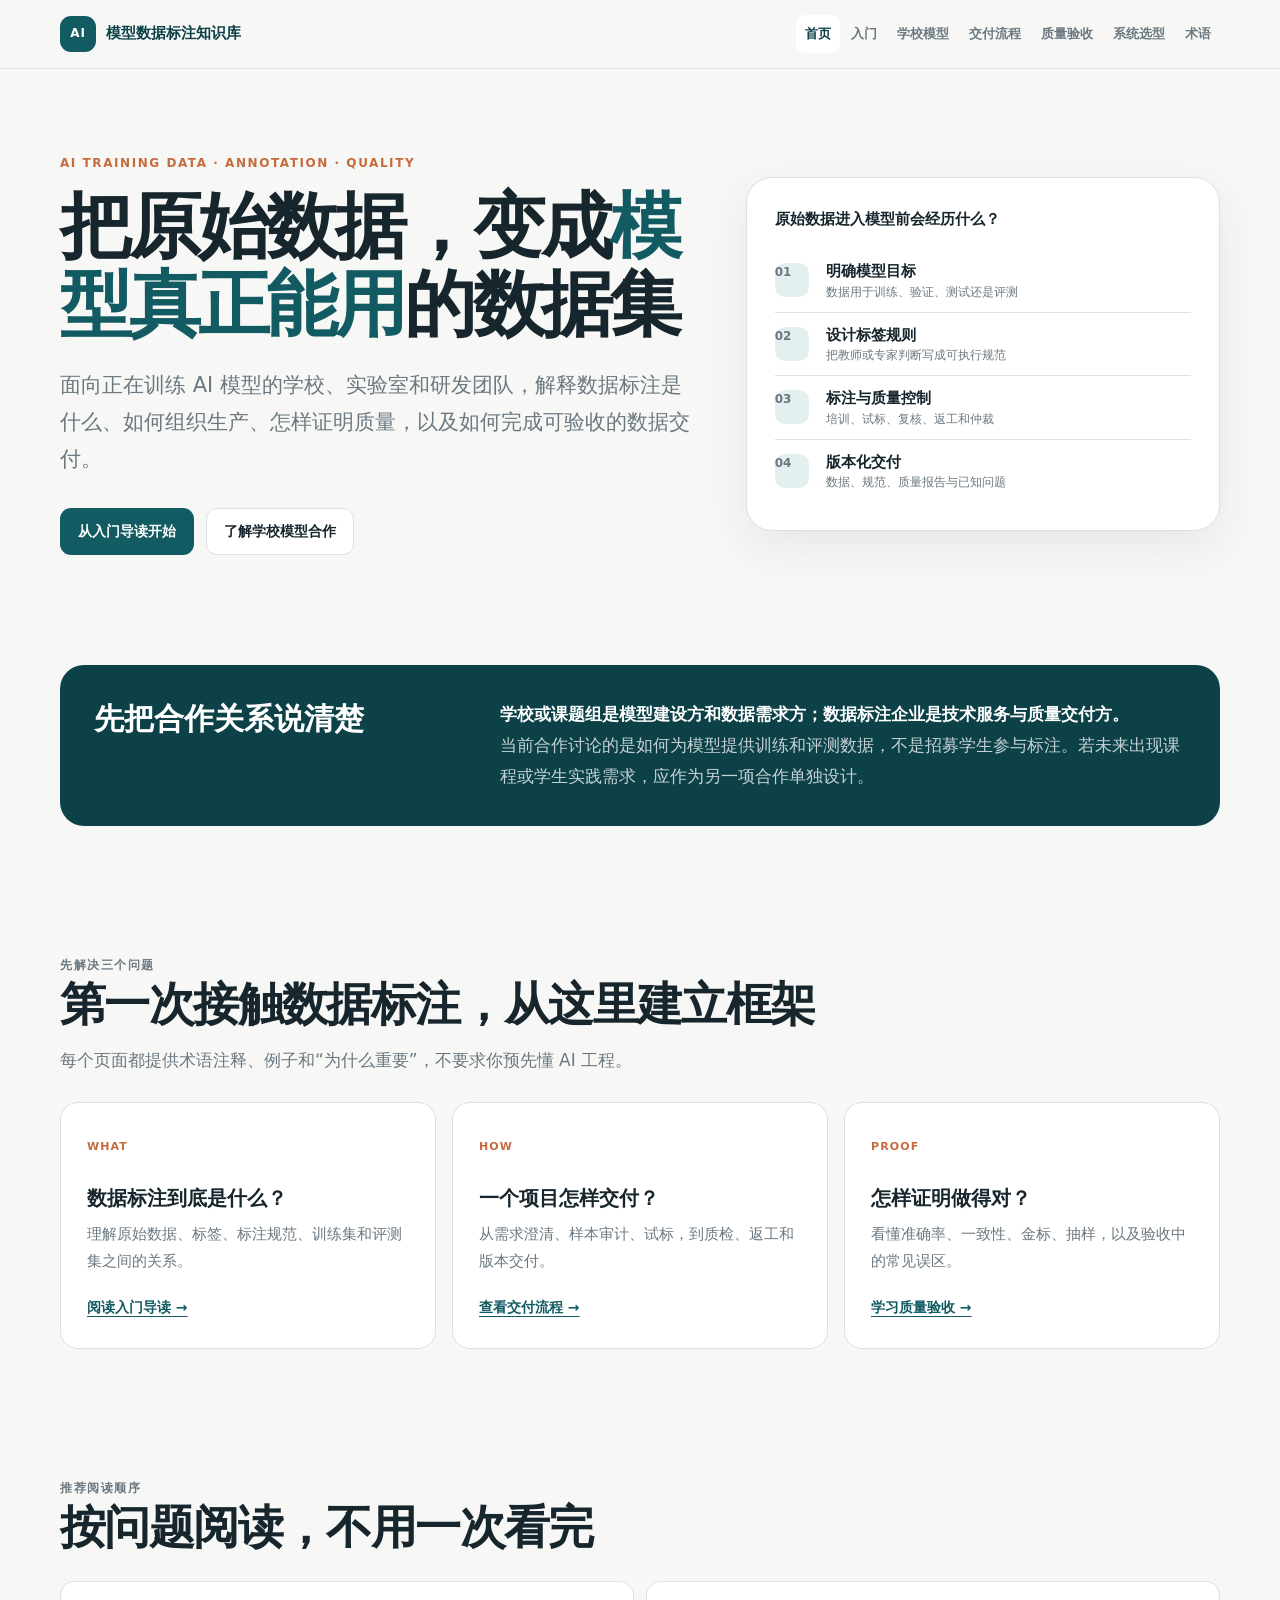
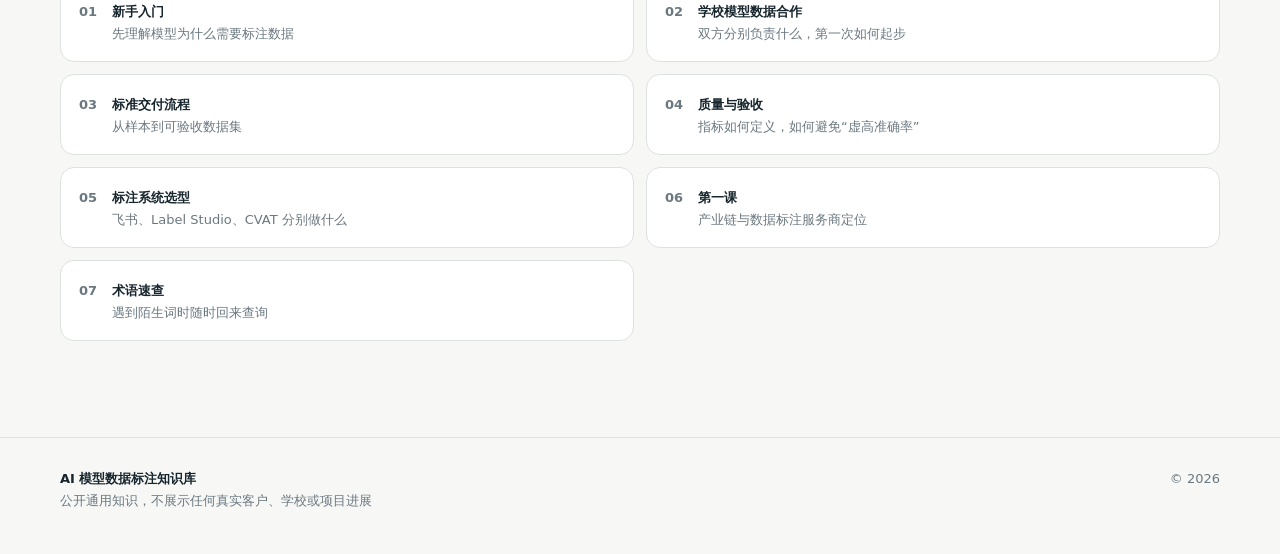
==== index.html @ 3d954ebd "发布去敏后的模型数据标注知识站" ====
<!doctype html>
<html lang="zh-CN">
<head>
  <meta charset="utf-8">
  <meta name="viewport" content="width=device-width, initial-scale=1">
  <meta name="description" content="面向学校与科研团队的 AI 模型数据标注入门知识库。">
  <title>AI 模型数据标注知识库</title>
  <link rel="stylesheet" href="assets/site.css">
</head>
<body>
  <a class="skip-link" href="#main">跳到主要内容</a>
  <header class="site-header">
    <div class="nav-shell">
      <a class="brand" href="./"><span class="brand-mark">AI</span><span>模型数据标注知识库</span></a>
      <button class="nav-toggle" type="button" data-nav-toggle aria-expanded="false" aria-controls="site-nav">菜单</button>
      <nav class="site-nav" id="site-nav" data-site-nav aria-label="主导航">
        <a href="./" aria-current="page">首页</a><a href="start/">入门</a><a href="school-model/">学校模型</a><a href="workflow/">交付流程</a><a href="quality/">质量验收</a><a href="platform/">系统选型</a><a href="glossary/">术语</a>
      </nav>
    </div>
  </header>

  <main id="main">
    <section class="shell hero">
      <div>
        <p class="kicker">AI training data · annotation · quality</p>
        <h1>把原始数据，变成<span>模型真正能用</span>的数据集</h1>
        <p class="lead">面向正在训练 AI 模型的学校、实验室和研发团队，解释数据标注是什么、如何组织生产、怎样证明质量，以及如何完成可验收的数据交付。</p>
        <div class="button-row"><a class="button button-primary" href="start/">从入门导读开始</a><a class="button button-secondary" href="school-model/">了解学校模型合作</a></div>
      </div>
      <aside class="hero-flow" aria-label="数据进入模型前的关键步骤">
        <strong>原始数据进入模型前会经历什么？</strong>
        <div class="flow-row"><span class="flow-num">01</span><span><b>明确模型目标</b><span>数据用于训练、验证、测试还是评测</span></span></div>
        <div class="flow-row"><span class="flow-num">02</span><span><b>设计标签规则</b><span>把教师或专家判断写成可执行规范</span></span></div>
        <div class="flow-row"><span class="flow-num">03</span><span><b>标注与质量控制</b><span>培训、试标、复核、返工和仲裁</span></span></div>
        <div class="flow-row"><span class="flow-num">04</span><span><b>版本化交付</b><span>数据、规范、质量报告与已知问题</span></span></div>
      </aside>
    </section>

    <section class="section">
      <div class="shell position-banner">
        <h2>先把合作关系说清楚</h2>
        <p><strong>学校或课题组是模型建设方和数据需求方；数据标注企业是技术服务与质量交付方。</strong><br>当前合作讨论的是如何为模型提供训练和评测数据，不是招募学生参与标注。若未来出现课程或学生实践需求，应作为另一项合作单独设计。</p>
      </div>
    </section>

    <section class="section">
      <div class="shell">
        <div class="section-heading"><p class="kicker">先解决三个问题</p><h2>第一次接触数据标注，从这里建立框架</h2><p>每个页面都提供术语注释、例子和“为什么重要”，不要求你预先懂 AI 工程。</p></div>
        <div class="card-grid">
          <article class="card"><small>WHAT</small><h3>数据标注到底是什么？</h3><p>理解原始数据、标签、标注规范、训练集和评测集之间的关系。</p><a href="start/">阅读入门导读 →</a></article>
          <article class="card"><small>HOW</small><h3>一个项目怎样交付？</h3><p>从需求澄清、样本审计、试标，到质检、返工和版本交付。</p><a href="workflow/">查看交付流程 →</a></article>
          <article class="card"><small>PROOF</small><h3>怎样证明做得对？</h3><p>看懂准确率、一致性、金标、抽样，以及验收中的常见误区。</p><a href="quality/">学习质量验收 →</a></article>
        </div>
      </div>
    </section>

    <section class="section">
      <div class="shell">
        <div class="section-heading"><p class="kicker">推荐阅读顺序</p><h2>按问题阅读，不用一次看完</h2></div>
        <div class="reading-grid">
          <a class="reading-link" href="start/"><span class="reading-no">01</span><span><b>新手入门</b><span>先理解模型为什么需要标注数据</span></span></a>
          <a class="reading-link" href="school-model/"><span class="reading-no">02</span><span><b>学校模型数据合作</b><span>双方分别负责什么，第一次如何起步</span></span></a>
          <a class="reading-link" href="workflow/"><span class="reading-no">03</span><span><b>标准交付流程</b><span>从样本到可验收数据集</span></span></a>
          <a class="reading-link" href="quality/"><span class="reading-no">04</span><span><b>质量与验收</b><span>指标如何定义，如何避免“虚高准确率”</span></span></a>
          <a class="reading-link" href="platform/"><span class="reading-no">05</span><span><b>标注系统选型</b><span>飞书、Label Studio、CVAT 分别做什么</span></span></a>
          <a class="reading-link" href="learn/lesson-01/"><span class="reading-no">06</span><span><b>第一课</b><span>产业链与数据标注服务商定位</span></span></a>
          <a class="reading-link" href="glossary/"><span class="reading-no">07</span><span><b>术语速查</b><span>遇到陌生词时随时回来查询</span></span></a>
        </div>
      </div>
    </section>
  </main>

  <footer class="site-footer"><div class="shell footer-shell"><div><strong>AI 模型数据标注知识库</strong><br>公开通用知识，不展示任何真实客户、学校或项目进展</div><div>© <span data-current-year>2026</span></div></div></footer>
  <script src="assets/site.js"></script>
</body>
</html>
---- assets/site.css ----
:root {
  --bg: #f7f8f6;
  --paper: #ffffff;
  --ink: #17252d;
  --text: #34444d;
  --muted: #6b7880;
  --line: #dce2df;
  --brand: #135b63;
  --brand-dark: #0c4148;
  --brand-soft: #e3f0ef;
  --accent: #c66b3d;
  --accent-soft: #faece3;
  --blue-soft: #e9f1fb;
  --yellow-soft: #fff6dc;
  --success-soft: #e8f3eb;
  --max: 1160px;
  --reader: 780px;
  --radius: 18px;
  --shadow: 0 16px 44px rgba(24, 44, 50, 0.08);
}

* { box-sizing: border-box; }

html { scroll-behavior: smooth; }

body {
  margin: 0;
  background: var(--bg);
  color: var(--text);
  font-family: Inter, "SF Pro Text", "PingFang SC", "Microsoft YaHei", system-ui, sans-serif;
  font-size: 17px;
  line-height: 1.82;
  text-rendering: optimizeLegibility;
}

a { color: var(--brand); text-underline-offset: 4px; }
button, a { -webkit-tap-highlight-color: transparent; }

:focus-visible {
  outline: 3px solid rgba(198, 107, 61, 0.45);
  outline-offset: 3px;
}

.skip-link {
  position: fixed;
  top: 8px;
  left: 8px;
  z-index: 300;
  padding: 8px 12px;
  transform: translateY(-160%);
  border-radius: 8px;
  background: var(--ink);
  color: #fff;
}

.skip-link:focus { transform: translateY(0); }

.site-header {
  position: sticky;
  top: 0;
  z-index: 100;
  border-bottom: 1px solid rgba(220, 226, 223, 0.9);
  background: rgba(247, 248, 246, 0.94);
  backdrop-filter: blur(16px);
}

.nav-shell {
  display: flex;
  align-items: center;
  justify-content: space-between;
  width: min(calc(100% - 32px), var(--max));
  min-height: 68px;
  margin: 0 auto;
  gap: 20px;
}

.brand {
  display: inline-flex;
  align-items: center;
  gap: 10px;
  color: var(--brand-dark);
  font-size: 15px;
  font-weight: 800;
  text-decoration: none;
  white-space: nowrap;
}

.brand-mark {
  display: grid;
  width: 36px;
  height: 36px;
  place-items: center;
  border-radius: 11px;
  background: var(--brand);
  color: #fff;
  font-size: 12px;
  letter-spacing: 0.08em;
}

.site-nav { display: flex; align-items: center; gap: 2px; }

.site-nav a {
  padding: 7px 9px;
  border-radius: 9px;
  color: var(--muted);
  font-size: 13px;
  font-weight: 700;
  text-decoration: none;
}

.site-nav a:hover,
.site-nav a[aria-current="page"] {
  background: var(--paper);
  color: var(--brand-dark);
}

.nav-toggle {
  display: none;
  padding: 8px 11px;
  border: 1px solid var(--line);
  border-radius: 10px;
  background: var(--paper);
  color: var(--ink);
  font: inherit;
  font-size: 14px;
  font-weight: 750;
}

.shell { width: min(calc(100% - 32px), var(--max)); margin: 0 auto; }

.hero {
  display: grid;
  grid-template-columns: minmax(0, 1.15fr) minmax(330px, 0.85fr);
  align-items: center;
  gap: 44px;
  padding: 84px 0 66px;
}

.kicker {
  margin: 0 0 13px;
  color: var(--accent);
  font-size: 12px;
  font-weight: 850;
  letter-spacing: 0.13em;
  text-transform: uppercase;
}

h1, h2, h3 { color: var(--ink); }

.hero h1 {
  max-width: 760px;
  margin: 0;
  font-size: clamp(42px, 6vw, 72px);
  line-height: 1.08;
  letter-spacing: -0.045em;
}

.hero h1 span { color: var(--brand); }

.lead {
  max-width: 720px;
  margin: 24px 0 0;
  color: var(--muted);
  font-size: clamp(18px, 2vw, 21px);
  line-height: 1.75;
}

.button-row { display: flex; flex-wrap: wrap; gap: 12px; margin-top: 30px; }

.button {
  display: inline-flex;
  align-items: center;
  justify-content: center;
  min-height: 46px;
  padding: 10px 17px;
  border: 1px solid transparent;
  border-radius: 11px;
  font-size: 14px;
  font-weight: 800;
  text-decoration: none;
}

.button-primary { background: var(--brand); color: #fff; }
.button-secondary { border-color: var(--line); background: var(--paper); color: var(--ink); }
.button:hover { transform: translateY(-1px); }

.hero-flow {
  padding: 28px;
  border: 1px solid var(--line);
  border-radius: 26px;
  background: var(--paper);
  box-shadow: var(--shadow);
}

.hero-flow > strong { display: block; margin-bottom: 16px; color: var(--ink); font-size: 15px; }

.flow-row {
  display: grid;
  grid-template-columns: 38px 1fr;
  align-items: center;
  gap: 13px;
  padding: 11px 0;
  border-bottom: 1px solid var(--line);
}

.flow-row:last-child { border-bottom: 0; }

.flow-num {
  display: grid;
  width: 34px;
  height: 34px;
  place-items: center;
  border-radius: 10px;
  background: var(--brand-soft);
  color: var(--brand-dark);
  font-size: 12px;
  font-weight: 850;
}

.flow-row b { display: block; color: var(--ink); font-size: 15px; }
.flow-row span { display: block; color: var(--muted); font-size: 12px; line-height: 1.5; }

.section { padding: 44px 0 72px; }

.section-heading { max-width: 760px; margin-bottom: 26px; }
.section-heading h2 { margin: 0; font-size: clamp(30px, 4vw, 46px); line-height: 1.2; letter-spacing: -0.035em; }
.section-heading p { margin: 13px 0 0; color: var(--muted); }

.card-grid { display: grid; grid-template-columns: repeat(3, minmax(0, 1fr)); gap: 16px; }

.card {
  padding: 26px;
  border: 1px solid var(--line);
  border-radius: var(--radius);
  background: var(--paper);
}

.card small { color: var(--accent); font-size: 11px; font-weight: 850; letter-spacing: 0.1em; }
.card h3 { margin: 25px 0 9px; font-size: 20px; line-height: 1.35; }
.card p { margin: 0; color: var(--muted); font-size: 15px; }
.card a { display: inline-block; margin-top: 20px; font-size: 14px; font-weight: 800; }

.position-banner {
  display: grid;
  grid-template-columns: 0.7fr 1.3fr;
  gap: 36px;
  padding: 34px;
  border-radius: 24px;
  background: var(--brand-dark);
  color: #fff;
}

.position-banner h2 { margin: 0; color: #fff; font-size: 30px; line-height: 1.3; }
.position-banner p { margin: 0; color: rgba(255,255,255,0.76); }
.position-banner strong { color: #fff; }

.reading-grid { display: grid; grid-template-columns: repeat(2, minmax(0, 1fr)); gap: 12px; }

.reading-link {
  display: flex;
  align-items: flex-start;
  gap: 15px;
  padding: 18px;
  border: 1px solid var(--line);
  border-radius: 14px;
  background: var(--paper);
  text-decoration: none;
}

.reading-link:hover { border-color: rgba(19, 91, 99, 0.45); }
.reading-no { color: var(--accent); font-size: 12px; font-weight: 850; }
.reading-link b, .reading-link span { display: block; }
.reading-link b { color: var(--ink); }
.reading-link span { margin-top: 2px; color: var(--muted); font-size: 13px; line-height: 1.5; }

.page-hero { padding: 62px 0 34px; }

.breadcrumbs { margin-bottom: 18px; color: var(--muted); font-size: 13px; }
.breadcrumbs a { color: var(--muted); }

.page-hero h1 {
  max-width: 800px;
  margin: 0;
  font-size: clamp(36px, 5vw, 58px);
  line-height: 1.15;
  letter-spacing: -0.04em;
}

.page-hero .lead { font-size: 19px; }

.reader {
  display: grid;
  grid-template-columns: 210px minmax(0, var(--reader));
  justify-content: center;
  gap: 48px;
  padding: 32px 0 76px;
}

.toc {
  position: sticky;
  top: 92px;
  align-self: start;
  padding: 16px;
  border-left: 2px solid var(--line);
}

.toc strong { display: block; margin-bottom: 8px; color: var(--ink); font-size: 13px; }
.toc nav { display: grid; gap: 3px; }
.toc a { padding: 4px 0; color: var(--muted); font-size: 12px; line-height: 1.5; text-decoration: none; }
.toc a:hover { color: var(--brand); }

.article { min-width: 0; }
.article > :first-child { margin-top: 0; }
.article h2 { margin: 58px 0 16px; font-size: 29px; line-height: 1.35; letter-spacing: -0.025em; scroll-margin-top: 95px; }
.article h3 { margin: 34px 0 11px; font-size: 21px; line-height: 1.4; scroll-margin-top: 95px; }
.article p { margin: 14px 0; }
.article li + li { margin-top: 7px; }
.article strong { color: var(--ink); }

.summary {
  margin: 0 0 34px;
  padding: 24px;
  border: 1px solid #bcd4d2;
  border-radius: var(--radius);
  background: var(--brand-soft);
}

.summary strong { display: block; margin-bottom: 7px; color: var(--brand-dark); }
.summary p { margin: 0; }

.note {
  margin: 24px 0;
  padding: 20px 22px;
  border-left: 5px solid var(--brand);
  border-radius: 4px 14px 14px 4px;
  background: var(--brand-soft);
}

.note-label {
  display: block;
  margin-bottom: 6px;
  color: var(--brand-dark);
  font-size: 12px;
  font-weight: 850;
  letter-spacing: 0.08em;
}

.note p { margin: 0; }
.note-example { border-left-color: #4c75a3; background: var(--blue-soft); }
.note-example .note-label { color: #315a87; }
.note-why { border-left-color: var(--accent); background: var(--accent-soft); }
.note-why .note-label { color: #8d4522; }
.note-warning { border-left-color: #ba8b28; background: var(--yellow-soft); }
.note-warning .note-label { color: #765612; }

.flow-code {
  margin: 22px 0;
  padding: 22px;
  overflow-x: auto;
  border-radius: 14px;
  background: var(--brand-dark);
  color: #eaf5f4;
  font-family: "SFMono-Regular", Consolas, monospace;
  font-size: 14px;
  line-height: 1.9;
  white-space: pre-wrap;
}

.table-wrap { overflow-x: auto; margin: 22px 0; border: 1px solid var(--line); border-radius: 14px; background: var(--paper); }
table { width: 100%; border-collapse: collapse; font-size: 14px; line-height: 1.65; }
th, td { padding: 13px 15px; border-bottom: 1px solid var(--line); text-align: left; vertical-align: top; }
th { background: #edf2ef; color: var(--brand-dark); font-size: 12px; }
tr:last-child td { border-bottom: 0; }

.steps { display: grid; gap: 12px; margin: 24px 0; }
.step { display: grid; grid-template-columns: 44px 1fr; gap: 14px; padding: 18px; border: 1px solid var(--line); border-radius: 14px; background: var(--paper); }
.step-no { display: grid; width: 40px; height: 40px; place-items: center; border-radius: 12px; background: var(--brand-soft); color: var(--brand-dark); font-size: 13px; font-weight: 850; }
.step h3 { margin: 0 0 4px; font-size: 18px; }
.step p { margin: 0; color: var(--muted); font-size: 14px; }

.definition-list { display: grid; gap: 10px; margin: 22px 0; }
.definition { padding: 18px; border: 1px solid var(--line); border-radius: 13px; background: var(--paper); }
.definition dt { color: var(--brand-dark); font-weight: 850; }
.definition dd { margin: 3px 0 0; color: var(--muted); }

.next-links { display: flex; justify-content: space-between; gap: 16px; margin-top: 52px; padding-top: 24px; border-top: 1px solid var(--line); }
.next-links a { font-size: 14px; font-weight: 800; }

.site-footer { margin-top: 24px; border-top: 1px solid var(--line); }
.footer-shell { display: flex; justify-content: space-between; gap: 30px; padding: 30px 0 42px; color: var(--muted); font-size: 13px; line-height: 1.7; }
.footer-shell strong { color: var(--ink); }

@media (max-width: 960px) {
  .hero { grid-template-columns: 1fr; }
  .hero-flow { max-width: 620px; }
  .card-grid { grid-template-columns: 1fr 1fr; }
  .position-banner { grid-template-columns: 1fr; }
  .reader { grid-template-columns: 1fr; gap: 18px; }
  .toc { position: static; border: 1px solid var(--line); border-radius: 13px; background: var(--paper); }
  .toc nav { grid-template-columns: repeat(2, 1fr); }
}

@media (max-width: 780px) {
  .nav-toggle { display: inline-flex; }
  .site-nav {
    position: absolute;
    top: 60px;
    right: 12px;
    left: 12px;
    display: none;
    align-items: stretch;
    flex-direction: column;
    padding: 10px;
    border: 1px solid var(--line);
    border-radius: 14px;
    background: var(--paper);
    box-shadow: var(--shadow);
  }
  .site-nav[data-open="true"] { display: flex; }
  .site-nav a { padding: 9px 11px; }
  .hero { padding-top: 48px; }
  .hero h1 { font-size: 44px; }
  .card-grid, .reading-grid { grid-template-columns: 1fr; }
  .footer-shell { flex-direction: column; }
  .toc nav { grid-template-columns: 1fr; }
  .next-links { align-items: flex-start; flex-direction: column; }
}

@media (prefers-reduced-motion: reduce) {
  html { scroll-behavior: auto; }
  *, *::before, *::after { transition-duration: 0.01ms !important; }
}
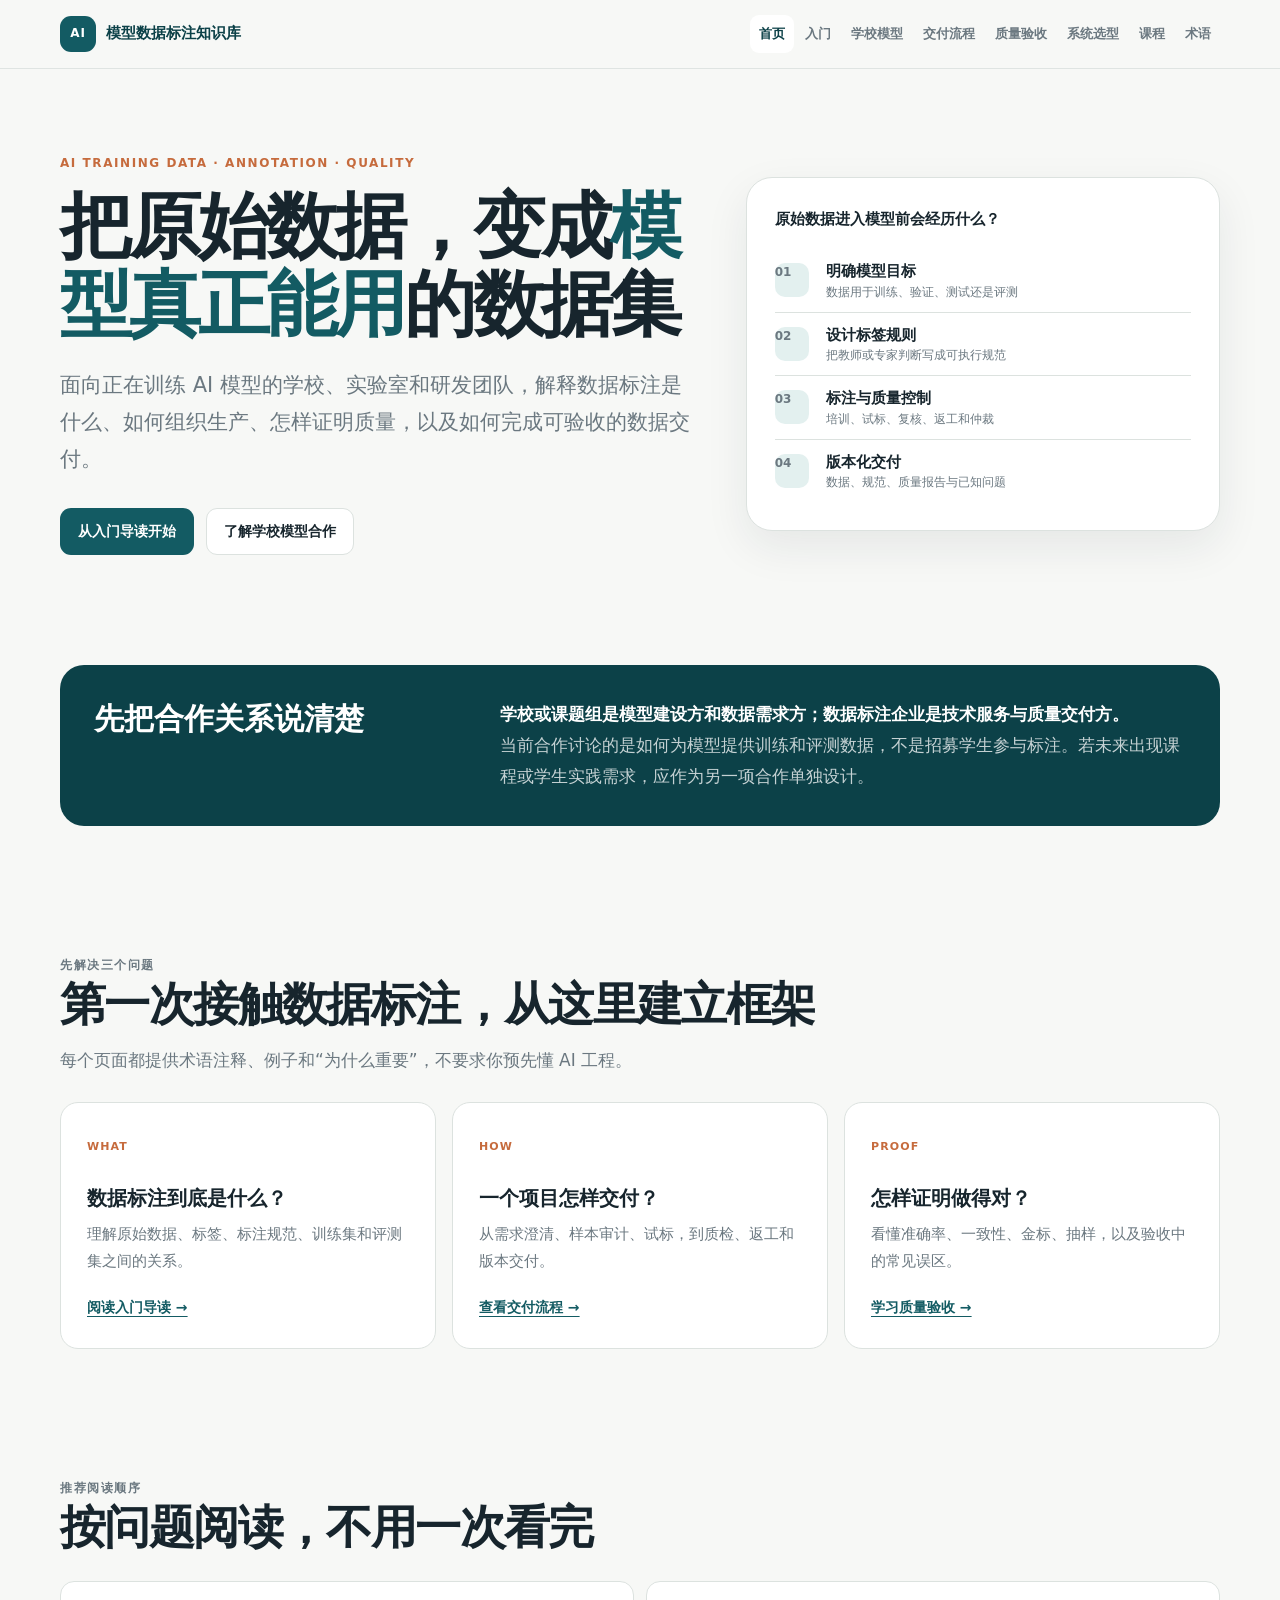
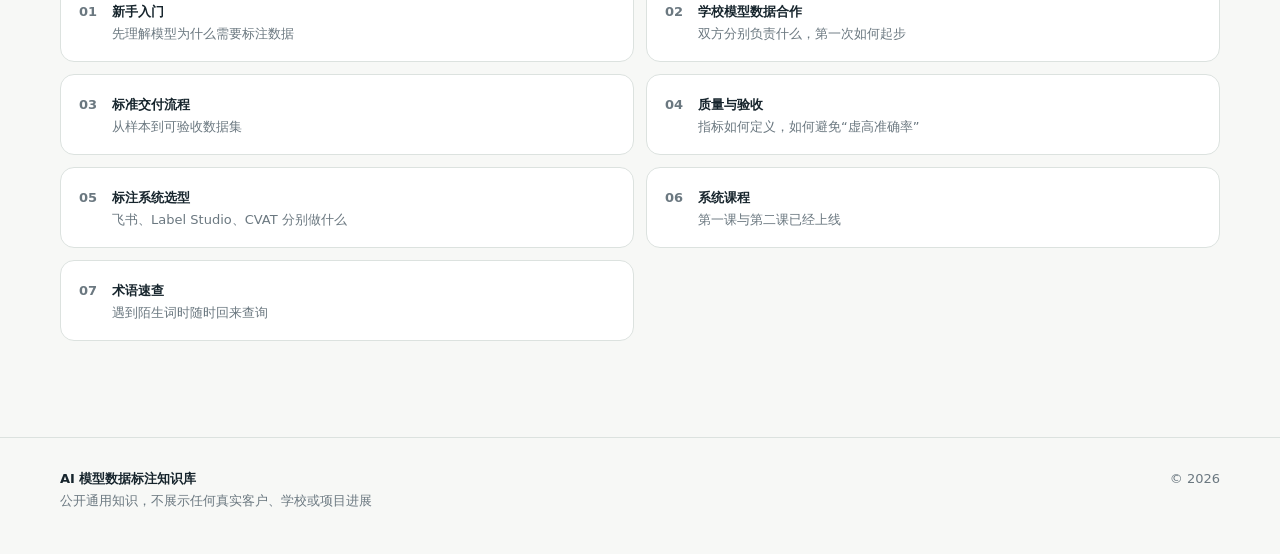
==== commit 6cf99f6b: "上线第二课数据模态与任务类型" ====
--- a/index.html
+++ b/index.html
@@ -14,7 +14,7 @@
       <a class="brand" href="./"><span class="brand-mark">AI</span><span>模型数据标注知识库</span></a>
       <button class="nav-toggle" type="button" data-nav-toggle aria-expanded="false" aria-controls="site-nav">菜单</button>
       <nav class="site-nav" id="site-nav" data-site-nav aria-label="主导航">
-        <a href="./" aria-current="page">首页</a><a href="start/">入门</a><a href="school-model/">学校模型</a><a href="workflow/">交付流程</a><a href="quality/">质量验收</a><a href="platform/">系统选型</a><a href="glossary/">术语</a>
+        <a href="./" aria-current="page">首页</a><a href="start/">入门</a><a href="school-model/">学校模型</a><a href="workflow/">交付流程</a><a href="quality/">质量验收</a><a href="platform/">系统选型</a><a href="learn/">课程</a><a href="glossary/">术语</a>
       </nav>
     </div>
   </header>
@@ -63,7 +63,7 @@
           <a class="reading-link" href="workflow/"><span class="reading-no">03</span><span><b>标准交付流程</b><span>从样本到可验收数据集</span></span></a>
           <a class="reading-link" href="quality/"><span class="reading-no">04</span><span><b>质量与验收</b><span>指标如何定义，如何避免“虚高准确率”</span></span></a>
           <a class="reading-link" href="platform/"><span class="reading-no">05</span><span><b>标注系统选型</b><span>飞书、Label Studio、CVAT 分别做什么</span></span></a>
-          <a class="reading-link" href="learn/lesson-01/"><span class="reading-no">06</span><span><b>第一课</b><span>产业链与数据标注服务商定位</span></span></a>
+          <a class="reading-link" href="learn/"><span class="reading-no">06</span><span><b>系统课程</b><span>第一课与第二课已经上线</span></span></a>
           <a class="reading-link" href="glossary/"><span class="reading-no">07</span><span><b>术语速查</b><span>遇到陌生词时随时回来查询</span></span></a>
         </div>
       </div>
